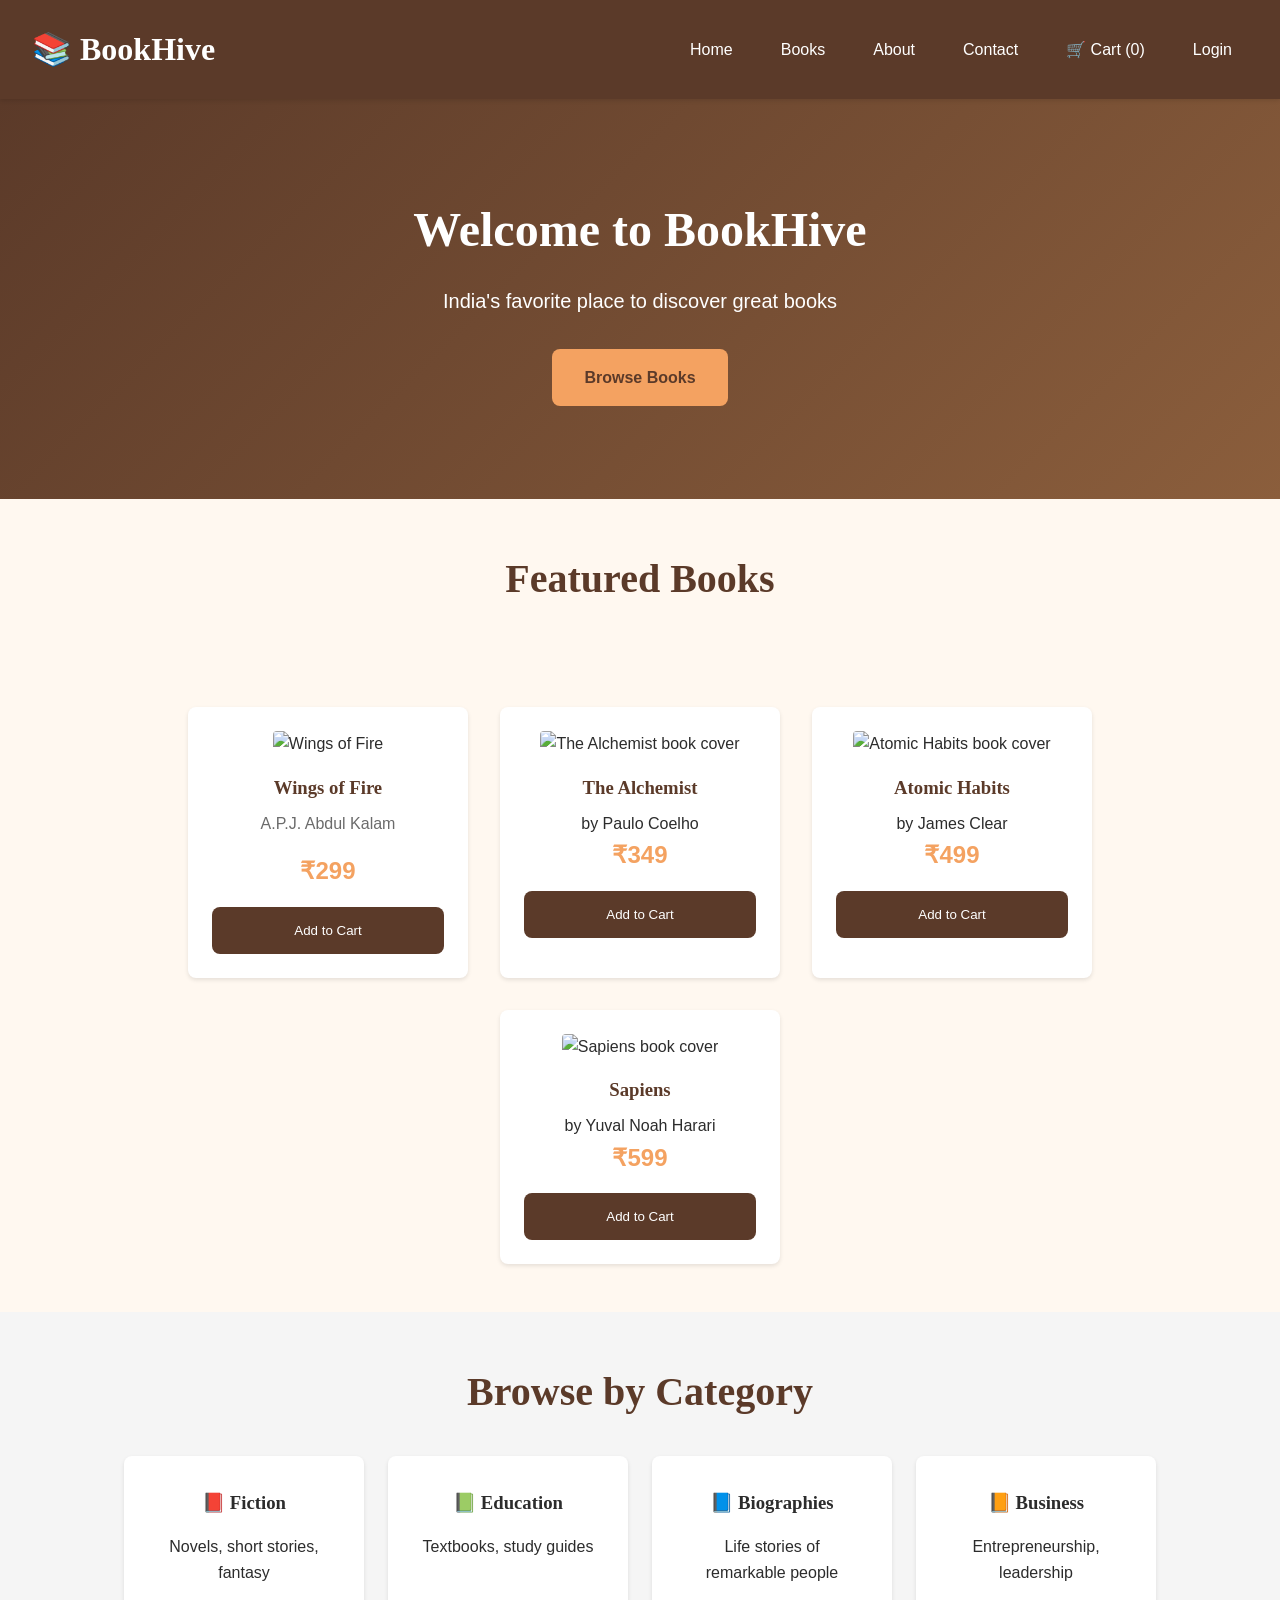
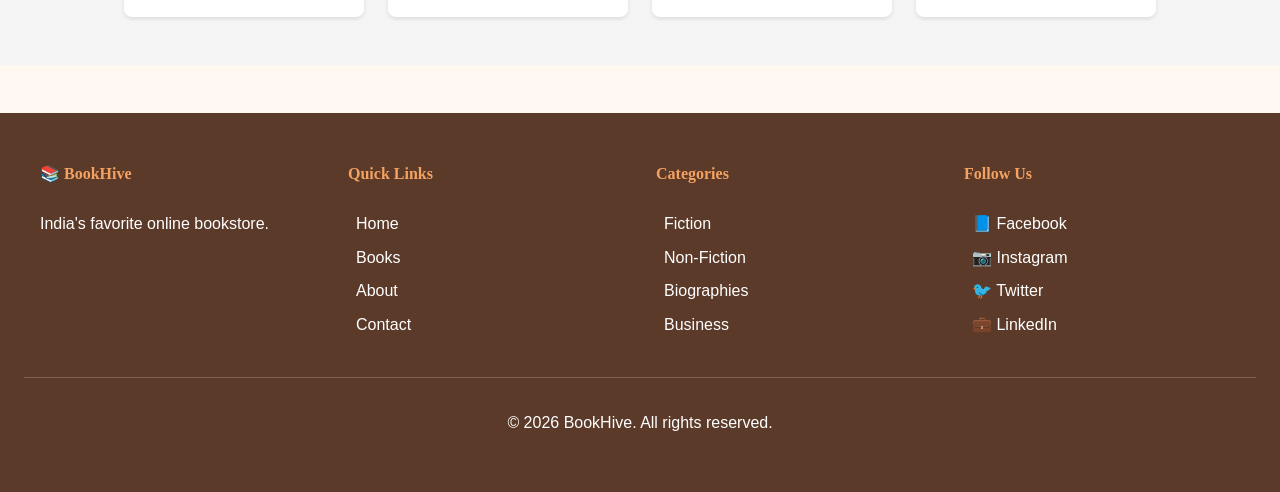
==== index.html @ 2920d227 "first halve before adding js components only html and css structure" ====
<!DOCTYPE html>
<html lang="en">
<head>
    <meta charset="UTF-8">
    <meta name="viewport" content="width=device-width, initial-scale=1.0">
 
    <!-- SEO meta tags -->
    <title>BookHive - India's Favorite Online Bookstore</title>
    <meta name="description" content="Buy books online at BookHive. Indian authors, bestsellers, fiction, education books. Free delivery across India.">
    <meta name="keywords" content="books, online bookstore, indian authors, buy books online">
 
    <!-- Open Graph for social media -->
    <meta property="og:title" content="BookHive - Online Bookstore">
    <meta property="og:description" content="India's favorite place to buy books online">
    <meta property="og:image" content="images/og-banner.jpg">
 
    <!-- Favicon -->
    <link rel="icon" href="images/favicon.ico">
    <link rel="stylesheet" href="css/style.css">
    <link rel="stylesheet" href="css/books.css">
    <link rel="stylesheet" href="css/responsive.css">
</head>
<body>
  
    <!-- HEADER WITH NAVIGATION -->
    <header>
        <h1>📚 BookHive</h1>
 
        <nav>
            <a href="index.html">Home</a>
            <a href="books.html">Books</a>
            <a href="about.html">About</a>
            <a href="contact.html">Contact</a>
            <a href="cart.html">🛒 Cart (0)</a>
            <a href="login.html">Login</a>
        </nav>
    </header>
 
    <!-- MAIN CONTENT -->
    <main>
 
        <!-- HERO SECTION -->
        <section class="hero">
            <h2>Welcome to BookHive</h2>
            <p>India's favorite place to discover great books</p>
            <a href="books.html" class="btn">Browse Books</a>
        </section>
 
        <!-- FEATURED BOOKS SECTION -->
        <section class="featured">
            <h2>Featured Books</h2>
            <div class="book-grid">
                <article class="book-card">
                    <img src="images/books/wings-of-fire.jpg" alt="Wings of Fire">
                    <h3>Wings of Fire</h3>
                    <p class="author">A.P.J. Abdul Kalam</p>
                    <p class="price">₹299</p>
                    <button>Add to Cart</button>
                </article>
                <article class="book-card">
                    <img src="images/books/the-alchemist.jpg" alt="The Alchemist book cover">
                    <h3>The Alchemist</h3>
                    <p>by Paulo Coelho</p>
                    <p class="price">₹349</p>
                    <button>Add to Cart</button>
                </article>
 
                <article class="book-card">
                    <img src="images/books/atomic-habits.jpg" alt="Atomic Habits book cover">
                    <h3>Atomic Habits</h3>
                    <p>by James Clear</p>
                    <p class="price">₹499</p>
                    <button>Add to Cart</button>
                </article>
    
                <article class="book-card">
                    <img src="images/books/sapiens.jpg" alt="Sapiens book cover">
                    <h3>Sapiens</h3>
                    <p>by Yuval Noah Harari</p>
                    <p class="price">₹599</p>
                    <button>Add to Cart</button>
                </article>

            </div>
        </section>

        <!-- CATEGORIES SECTION -->
        <section class="categories">
            <h2>Browse by Category</h2>
            <div class="category-list-container">
                <div class="category">
                    <h3>📕 Fiction</h3>
                    <p>Novels, short stories, fantasy</p>
                </div>
    
                <div class="category">
                    <h3>📗 Education</h3>
                    <p>Textbooks, study guides</p>
                </div>
    
                <div class="category">
                    <h3>📘 Biographies</h3>
                    <p>Life stories of remarkable people</p>
                </div>
    
                <div class="category">
                    <h3>📙 Business</h3>
                    <p>Entrepreneurship, leadership</p>
                </div>
            </div>
        </section>
 
    </main>
 
    <!-- FOOTER -->
    <footer>
    <div class="footer-content">
 
        <div class="footer-column">
            <h4>📚 BookHive</h4>
            <p>India's favorite online bookstore.</p>
        </div>
 
        <div class="footer-column">
            <h4>Quick Links</h4>
            <ul>
                <li><a href="index.html">Home</a></li>
                <li><a href="books.html">Books</a></li>
                <li><a href="about.html">About</a></li>
                <li><a href="contact.html">Contact</a></li>
            </ul>
        </div>
 
        <div class="footer-column">
            <h4>Categories</h4>
            <ul>
                <li><a href="#">Fiction</a></li>
                <li><a href="#">Non-Fiction</a></li>
                <li><a href="#">Biographies</a></li>
                <li><a href="#">Business</a></li>
            </ul>
        </div>
 
        <div class="footer-column">
            <h4>Follow Us</h4>
            <ul>
                <li><a href="#">📘 Facebook</a></li>
                <li><a href="#">📷 Instagram</a></li>
                <li><a href="#">🐦 Twitter</a></li>
                <li><a href="#">💼 LinkedIn</a></li>
            </ul>
        </div>
    </div>
    <div class="footer-bottom">
        <p>&copy; 2026 BookHive. All rights reserved.</p>
    </div>
    </footer>
</body>
</html>
---- css/style.css ----
* {
    margin: 0;
    padding: 0;
    box-sizing: border-box;
}
 
html {
    font-size: 16px;
}
 
body {
    font-family: 'Inter', Arial, sans-serif;
    color: #2C2C2C;
    background-color: #FFF8F0;
    line-height: 1.6;
}
:root {
    /* Colors */
    --primary: #5B3A29;
    --accent: #F4A261;
    --bg: #FFF8F0;
    --text-dark: #2C2C2C;
    --text-muted: #6B6B6B;
    --success: #2E7D32;
    --error: #C62828;
    --white: #FFFFFF;
    --light-gray: #F5F5F5;
 
    /* Spacing */
    --space-xs: 0.5rem;   /* 8px */
    --space-sm: 1rem;     /* 16px */
    --space-md: 1.5rem;   /* 24px */
    --space-lg: 2rem;     /* 32px */
    --space-xl: 3rem;     /* 48px */
 
    /* Other */
    --border-radius: 8px;
    --max-width: 1200px;
    --shadow-sm: 0 2px 4px rgba(0,0,0,0.1);
    --shadow-md: 0 4px 12px rgba(0,0,0,0.15);
}
/*header part*/
header {
    background-color: var(--primary);
    color: var(--white);
    padding: var(--space-md) var(--space-lg);
    box-shadow: var(--shadow-sm);
    position: sticky;
    top: 0;
    z-index: 100;
    display: flex;
    justify-content: space-between;
    align-items: center;
    flex-wrap: wrap;
    gap: var(--space-md);
}
 
header h1 {
    font-family: 'Playfair Display', Georgia, serif;
    font-size: 2rem;
    margin-bottom: 0;
} 

nav {
    display: flex;
    gap: var(--space-sm);
    flex-wrap: wrap;
}
 
nav a {
    color: var(--white);
    text-decoration: none;
    padding: var(--space-xs) var(--space-sm);
    border-radius: 4px;
    transition: all 0.3s;
}
 
nav a:hover {
    background-color: var(--accent);
    color: var(--primary);
}


 
.btn {
    background-color: var(--accent);
    padding: var(--space-sm) var(--space-md);
    border-radius: var(--border-radius);
}
/*hero part*/
.hero {
    background: linear-gradient(135deg, #5B3A29 0%, #8B5E3C 100%);
    color: var(--white);
    text-align: center;
    padding: var(--space-xl) var(--space-md);
    min-height: 400px;
    display: flex;
    flex-direction: column;
    justify-content: center;
    align-items: center;
}
 
.hero h2 {
    font-family: 'Playfair Display', Georgia, serif;
    font-size: 3rem;
    margin-bottom: var(--space-sm);
}
 
.hero p {
    font-size: 1.25rem;
    margin-bottom: var(--space-lg);
    opacity: 0.9;
}
 
.hero .btn {
    background-color: var(--accent);
    color: var(--primary);
    padding: var(--space-sm) var(--space-lg);
    border-radius: var(--border-radius);
    text-decoration: none;
    font-weight: bold;
    transition: transform 0.2s, box-shadow 0.2s;
}
 
.hero .btn:hover {
    transform: translateY(-2px);
    box-shadow: var(--shadow-md);
}
/*featured book*/
.featured {
    padding: var(--space-xl) var(--space-md);
    max-width: var(--max-width);
    margin: 0 auto;
}
 
.featured h2 {
    font-family: 'Playfair Display', Georgia, serif;
    font-size: 2.5rem;
    color: var(--primary);
    text-align: center;
    margin-bottom: var(--space-lg);
}
 
/* MAKE FEATURED INTO A FLEXBOX CONTAINER */
.featured {
    display: flex;
    flex-wrap: wrap;
    justify-content: center;
    gap: var(--space-lg);
}

.book-grid {
    display: flex;
    flex-wrap: wrap;
    justify-content: center;
    gap: var(--space-lg);
    margin-top: var(--space-lg);
}
 
.book-card {
    background: var(--white);
    border-radius: var(--border-radius);
    padding: var(--space-md);
    box-shadow: var(--shadow-sm);
    text-align: center;
    transition: transform 0.3s, box-shadow 0.3s;
    flex: 1 1 250px;
    max-width: 280px;
}
 
.book-card:hover {
    transform: translateY(-5px);
    box-shadow: var(--shadow-md);
}
 
.book-card img {
    width: 100%;
    height: 250px;
    object-fit: cover;
    border-radius: 4px;
    margin-bottom: var(--space-sm);
}
 
.book-card h3 {
    font-family: 'Playfair Display', Georgia, serif;
    color: var(--primary);
    margin-bottom: var(--space-xs);
}
 
.book-card .author {
    color: var(--text-muted);
    margin-bottom: var(--space-sm);
}
 
.book-card .price {
    font-size: 1.5rem;
    font-weight: bold;
    color: var(--accent);
    margin-bottom: var(--space-sm);
}
 
.book-card button {
    background-color: var(--primary);
    color: var(--white);
    border: none;
    padding: var(--space-sm) var(--space-md);
    border-radius: var(--border-radius);
    cursor: pointer;
    width: 100%;
    transition: background-color 0.3s;
}
 
.book-card button:hover {
    background-color: #8B5E3C;
}
/*footer part*/
footer {
    background-color: var(--primary);
    color: var(--white);
    padding: var(--space-xl) var(--space-md);
    margin-top: var(--space-xl);
}
footer p {
    margin-bottom: var(--space-xs);
}
 
footer a {
    color: var(--accent);
    text-decoration: none;
    margin: 0 var(--space-xs);
}
 
footer a:hover {
    text-decoration: underline;
}
 
.footer-content {
    display: flex;
    flex-wrap: wrap;
    gap: var(--space-lg);
    max-width: var(--max-width);
    margin: 0 auto;
}
 
.footer-column {
    flex: 1 1 200px;
}
 
.footer-column h4 {
    font-family: 'Playfair Display', Georgia, serif;
    margin-bottom: var(--space-md);
    color: var(--accent);
}
 
.footer-column ul {
    list-style: none;
}
 
.footer-column li {
    margin-bottom: var(--space-xs);
}
 
.footer-column a {
    color: var(--white);
    text-decoration: none;
    transition: color 0.3s;
}
 
.footer-column a:hover {
    color: var(--accent);
}
 
.footer-bottom {
    text-align: center;
    padding-top: var(--space-lg);
    margin-top: var(--space-lg);
    border-top: 1px solid rgba(255,255,255,0.2);
}
/*category*/
.categories {
    background-color: var(--light-gray);
    padding: var(--space-xl) var(--space-md);
}
 
.categories h2 {
    font-family: 'Playfair Display', Georgia, serif;
    font-size: 2.5rem;
    color: var(--primary);
    text-align: center;
    margin-bottom: var(--space-lg);
    max-width: var(--max-width);
    margin-left: auto;
    margin-right: auto;
}
 
.category-list-container {
    display: flex;
    flex-wrap: wrap;
    justify-content: center;
    gap: var(--space-md);
    max-width: var(--max-width);
    margin: 0 auto;
}
 
.category {
    background: var(--white);
    padding: var(--space-lg);
    border-radius: var(--border-radius);
    text-align: center;
    box-shadow: var(--shadow-sm);
    flex: 1 1 200px;
    max-width: 240px;
    cursor: pointer;
    transition: all 0.3s;
}
 
.category:hover {
    background-color: var(--accent);
    color: var(--primary);
    transform: scale(1.05);
}
 
.category h3 {
    font-family: 'Playfair Display', Georgia, serif;
    margin-bottom: var(--space-sm);
}
/* ===========================
   ANIMATIONS
   =========================== */
 
/* Fade in on page load */
@keyframes fadeIn {
    from {
        opacity: 0;
        transform: translateY(20px);
    }
    to {
        opacity: 1;
        transform: translateY(0);
    }
}
 
.hero h2,
.hero p,
.hero .btn {
    animation: fadeIn 0.8s ease-out forwards;
}
 
.hero p {
    animation-delay: 0.2s;
    opacity: 0;
}
 
.hero .btn {
    animation-delay: 0.4s;
    opacity: 0;
}
 
/* Pulse for sale tags */
@keyframes pulse {
    0%, 100% { transform: scale(1); }
    50% { transform: scale(1.05); }
}
 
.sale-tag {
    background: var(--error);
    color: var(--white);
    padding: 4px 8px;
    border-radius: 4px;
    font-size: 0.8rem;
    display: inline-block;
    animation: pulse 2s infinite;
}
 
/* Loading spinner */
@keyframes spin {
    from { transform: rotate(0deg); }
    to { transform: rotate(360deg); }
}
 
.spinner {
    width: 40px;
    height: 40px;
    border: 4px solid #f3f3f3;
    border-top-color: var(--primary);
    border-radius: 50%;
    animation: spin 1s linear infinite;
    margin: var(--space-lg) auto;
}
---- css/responsive.css ----
/* ===========================
   RESPONSIVE DESIGN
   =========================== */
 
/* ===========================
   TABLET (768px and below)
   =========================== */
@media (max-width: 768px) {
 
    /* Header - stack on mobile */
    header {
        flex-direction: column;
        text-align: center;
        gap: var(--space-sm);
    }
 
    header h1 {
        font-size: 1.5rem;
    }
 
    nav {
        justify-content: center;
        gap: var(--space-xs);
    }
 
    nav a {
        font-size: 0.9rem;
        padding: 4px 8px;
    }
 
    /* Hero - smaller text */
    .hero h2 {
        font-size: 2rem;
    }
 
    .hero p {
        font-size: 1rem;
    }
 
    .hero {
        padding: var(--space-lg) var(--space-md);
        min-height: 300px;
    }
 
    /* Featured books - tighter grid */
    .featured h2 {
        font-size: 2rem;
    }
 
    /* Filters - stack on mobile */
    .filter-controls {
        flex-direction: column;
    }
 
    /* Cart table - hide some columns on mobile */
    .cart-table thead {
        display: none;
    }
 
    .cart-table tbody tr {
        display: block;
        margin-bottom: var(--space-md);
        background: var(--white);
        padding: var(--space-md);
        border-radius: var(--border-radius);
    }
 
    .cart-table td {
        display: block;
        text-align: left;
        padding: var(--space-xs) 0;
    }
}
 
/* ===========================
   MOBILE (480px and below)
   =========================== */
@media (max-width: 480px) {
 
    /* Even tighter on phones */
    header h1 {
        font-size: 1.25rem;
    }
 
    .hero h2 {
        font-size: 1.5rem;
    }
 
    .book-card img {
        height: 180px;
    }
 
    .footer-content {
        flex-direction: column;
        text-align: center;
    }
}
 
/* ===========================
   LARGE DESKTOPS (1400px+)
   =========================== */
@media (min-width: 1400px) {
 
    .hero h2 {
        font-size: 4rem;
    }
 
    .featured h2,
    .categories h2 {
        font-size: 3rem;
    }
}
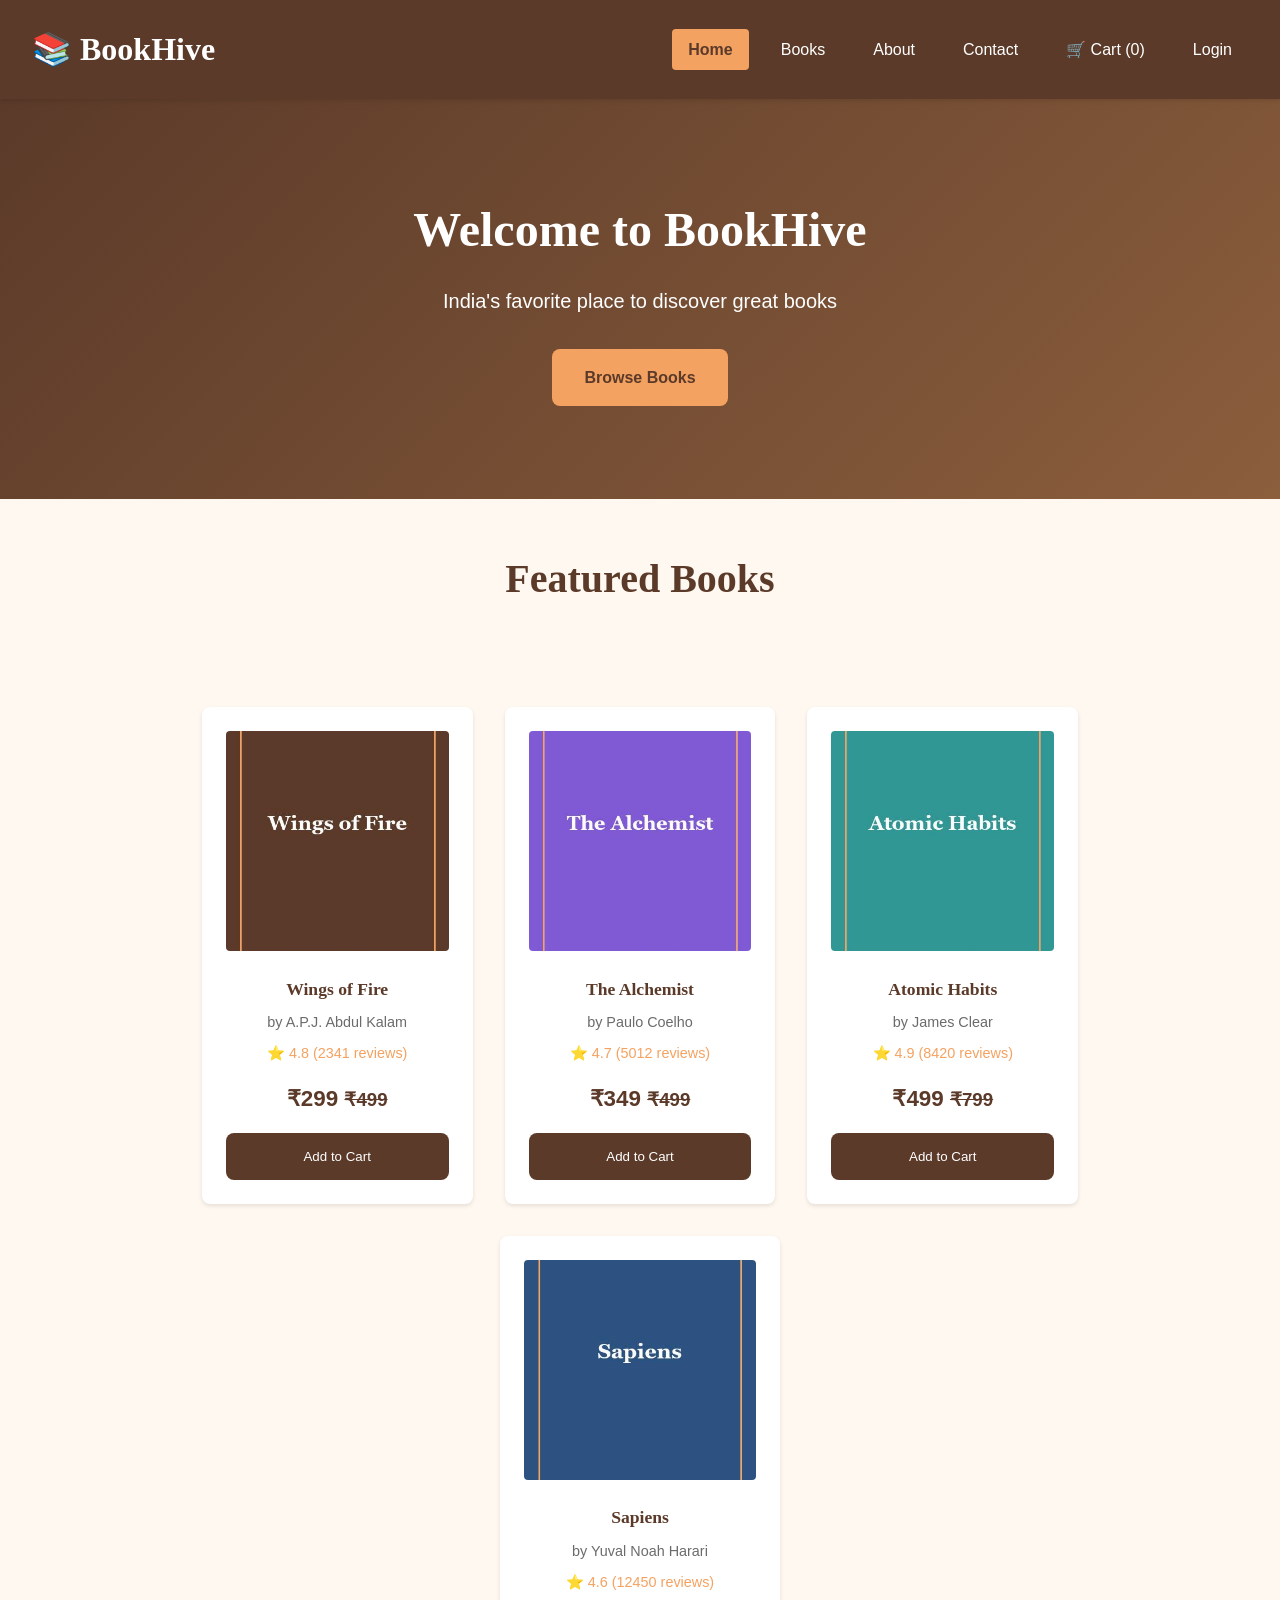
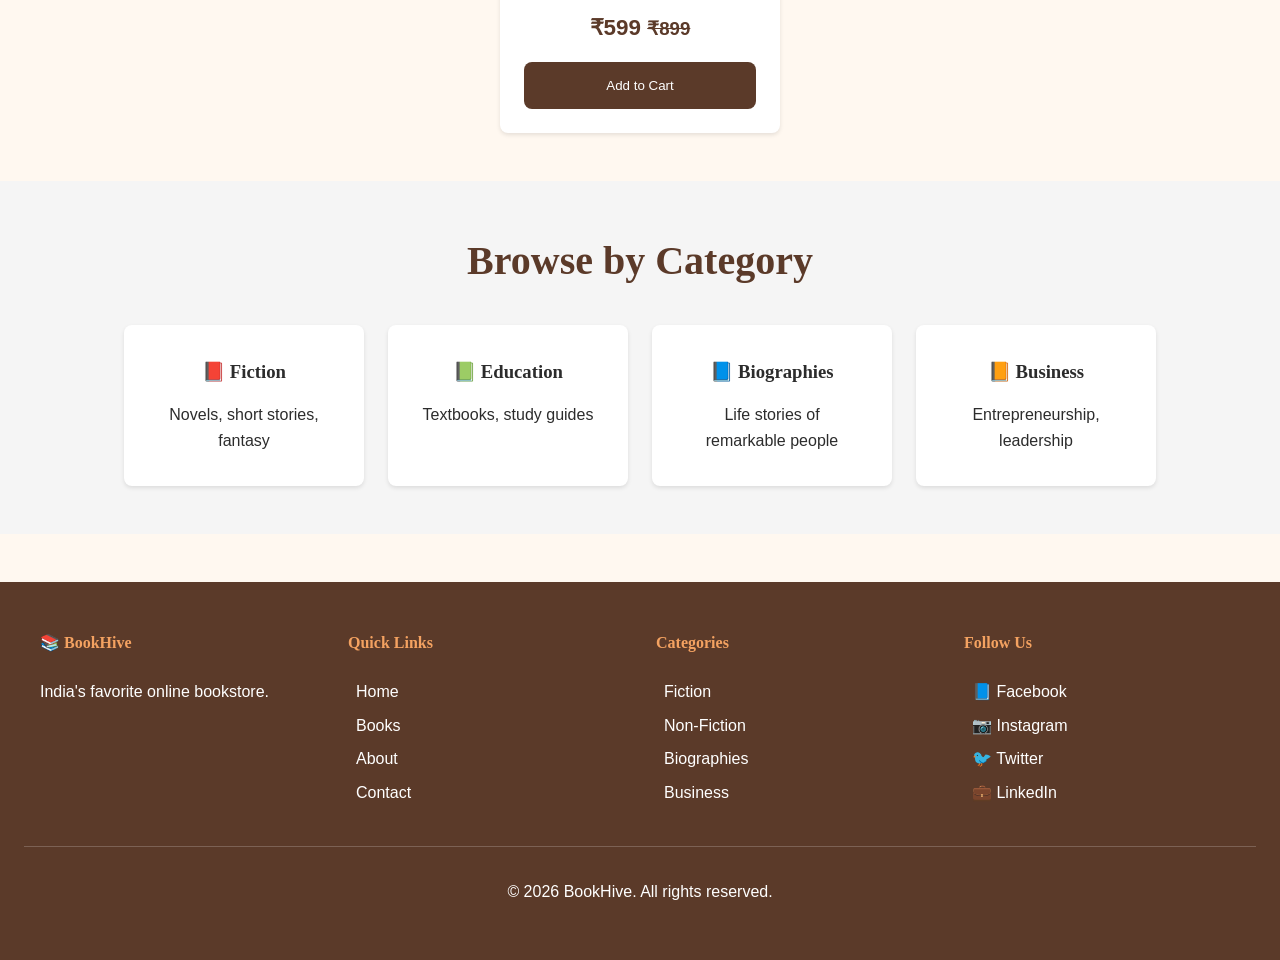
==== commit 4e241a97: "did some stuff" ====
--- a/index.html
+++ b/index.html
@@ -31,7 +31,7 @@
             <a href="books.html">Books</a>
             <a href="about.html">About</a>
             <a href="contact.html">Contact</a>
-            <a href="cart.html">🛒 Cart (0)</a>
+            <a href="cart.html" id="cart-link">🛒 Cart (<span id="cart-count">0</span>)</a>
             <a href="login.html">Login</a>
         </nav>
     </header>
@@ -155,5 +155,8 @@
         <p>&copy; 2026 BookHive. All rights reserved.</p>
     </div>
     </footer>
+    <script src="js/books.js"></script>
+    <script src="js/cart.js"></script>
+    <script src="js/main.js"></script>
 </body>
 </html>
--- a/css/style.css
+++ b/css/style.css
@@ -387,3 +387,484 @@
     animation: spin 1s linear infinite;
     margin: var(--space-lg) auto;
 }
+
+/* ===========================
+   BREADCRUMBS
+   =========================== */
+.breadcrumb {
+    max-width: var(--max-width);
+    margin: var(--space-md) auto;
+    padding: 0 var(--space-md);
+}
+.breadcrumb ol {
+    display: flex;
+    list-style: none;
+    gap: var(--space-xs);
+    font-size: 0.9rem;
+    color: var(--text-muted);
+}
+.breadcrumb li a {
+    color: var(--primary);
+    text-decoration: none;
+}
+.breadcrumb li a:hover {
+    text-decoration: underline;
+}
+.breadcrumb li:not(:last-child)::after {
+    content: "/";
+    margin-left: var(--space-xs);
+    color: #ccc;
+}
+
+/* ===========================
+   FORM PAGES (Login, Signup, Contact)
+   =========================== */
+.form-section, .contact-section {
+    max-width: 500px;
+    margin: var(--space-xl) auto;
+    background: var(--white);
+    padding: var(--space-xl);
+    border-radius: var(--border-radius);
+    box-shadow: var(--shadow-md);
+}
+.contact-section {
+    max-width: 600px;
+}
+.form-section h2, .contact-section h2 {
+    font-family: 'Playfair Display', Georgia, serif;
+    color: var(--primary);
+    font-size: 2rem;
+    margin-bottom: var(--space-xs);
+    text-align: center;
+}
+.form-section p, .contact-section p {
+    color: var(--text-muted);
+    text-align: center;
+    margin-bottom: var(--space-lg);
+}
+.form-group {
+    margin-bottom: var(--space-md);
+    display: flex;
+    flex-direction: column;
+    gap: var(--space-xs);
+}
+.form-group label {
+    font-weight: 600;
+    color: var(--text-dark);
+    font-size: 0.95rem;
+}
+.form-group input[type="text"],
+.form-group input[type="email"],
+.form-group input[type="tel"],
+.form-group input[type="password"],
+.form-group input[type="date"],
+.form-group select,
+.form-group textarea {
+    padding: 10px 14px;
+    border: 2px solid #e2e8f0;
+    border-radius: var(--border-radius);
+    font-family: inherit;
+    font-size: 1rem;
+    color: var(--text-dark);
+    background: #fff;
+    transition: border-color 0.3s, box-shadow 0.3s;
+}
+.form-group input:focus,
+.form-group select:focus,
+.form-group textarea:focus {
+    outline: none;
+    border-color: var(--accent);
+    box-shadow: 0 0 0 3px rgba(244, 162, 97, 0.2);
+}
+.checkbox-group {
+    flex-direction: row;
+    align-items: center;
+    gap: var(--space-xs);
+}
+.checkbox-group input {
+    width: 18px;
+    height: 18px;
+    cursor: pointer;
+}
+.checkbox-group label {
+    font-weight: normal;
+    cursor: pointer;
+}
+.checkbox-grid {
+    display: grid;
+    grid-template-columns: repeat(auto-fit, minmax(120px, 1fr));
+    gap: var(--space-xs);
+    margin-top: var(--space-xs);
+}
+.checkbox-grid label {
+    font-weight: normal;
+    display: flex;
+    align-items: center;
+    gap: var(--space-xs);
+    cursor: pointer;
+}
+.password-wrapper {
+    position: relative;
+    display: flex;
+}
+.password-wrapper input {
+    flex: 1;
+    padding-right: 45px;
+}
+.password-wrapper .toggle-btn {
+    position: absolute;
+    right: 5px;
+    top: 50%;
+    transform: translateY(-50%);
+    background: none;
+    border: none;
+    cursor: pointer;
+    font-size: 1.2rem;
+    padding: 5px;
+    display: flex;
+    align-items: center;
+    justify-content: center;
+    color: var(--text-muted);
+}
+.btn-primary, .btn-secondary {
+    display: block;
+    width: 100%;
+    padding: 12px;
+    border-radius: var(--border-radius);
+    font-size: 1rem;
+    font-weight: 600;
+    cursor: pointer;
+    text-align: center;
+    text-decoration: none;
+    transition: all 0.3s;
+    border: none;
+}
+.btn-primary {
+    background: var(--primary);
+    color: var(--white);
+}
+.btn-primary:hover {
+    background: #8B5E3C;
+}
+.btn-secondary {
+    background: transparent;
+    color: var(--primary);
+    border: 2px solid var(--primary);
+    margin-top: var(--space-sm);
+}
+.btn-secondary:hover {
+    background: var(--primary);
+    color: var(--white);
+}
+.form-link {
+    text-align: center;
+    font-size: 0.9rem;
+    margin-top: var(--space-sm);
+}
+.form-link a {
+    color: var(--primary);
+    font-weight: 600;
+    text-decoration: none;
+}
+.form-link a:hover {
+    text-decoration: underline;
+}
+
+/* ===========================
+   CART PAGE
+   =========================== */
+.cart-section {
+    max-width: var(--max-width);
+    margin: var(--space-xl) auto;
+    padding: 0 var(--space-md);
+}
+.cart-section h2 {
+    font-family: 'Playfair Display', Georgia, serif;
+    color: var(--primary);
+    font-size: 2.5rem;
+    margin-bottom: var(--space-lg);
+}
+.cart-table {
+    width: 100%;
+    border-collapse: collapse;
+    margin-bottom: var(--space-xl);
+    background: var(--white);
+    border-radius: var(--border-radius);
+    overflow: hidden;
+    box-shadow: var(--shadow-sm);
+}
+.cart-table th, .cart-table td {
+    padding: var(--space-md);
+    text-align: left;
+    border-bottom: 1px solid #edf2f7;
+}
+.cart-table th {
+    background: var(--primary);
+    color: var(--white);
+    font-weight: 600;
+}
+.cart-table tbody tr:hover {
+    background: #fffcf8;
+}
+.cart-table img {
+    border-radius: 4px;
+    box-shadow: var(--shadow-sm);
+}
+.qty-input {
+    width: 60px;
+    padding: 6px;
+    border: 1px solid #cbd5e0;
+    border-radius: 4px;
+    text-align: center;
+}
+.remove-btn {
+    background: none;
+    border: none;
+    cursor: pointer;
+    font-size: 1.2rem;
+    transition: transform 0.2s;
+}
+.remove-btn:hover {
+    transform: scale(1.2);
+}
+.order-summary {
+    max-width: 400px;
+    margin-left: auto;
+    background: var(--white);
+    padding: var(--space-lg);
+    border-radius: var(--border-radius);
+    box-shadow: var(--shadow-md);
+}
+.order-summary h3 {
+    font-family: 'Playfair Display', Georgia, serif;
+    color: var(--primary);
+    margin-bottom: var(--space-md);
+    border-bottom: 2px solid var(--accent);
+    padding-bottom: var(--space-xs);
+}
+.order-summary dl {
+    display: grid;
+    grid-template-columns: 1fr auto;
+    gap: var(--space-sm) 0;
+    margin-bottom: var(--space-lg);
+}
+.order-summary dt {
+    color: var(--text-muted);
+}
+.order-summary dd {
+    text-align: right;
+    font-weight: 600;
+}
+.order-summary dt:col-span-1,
+.order-summary dd:col-span-1 {
+    font-size: 1.2rem;
+    color: var(--primary);
+    border-top: 1px solid #edf2f7;
+    padding-top: var(--space-sm);
+    margin-top: var(--space-sm);
+}
+.order-summary dt.grand-total,
+.order-summary dd.grand-total {
+    font-size: 1.25rem;
+    color: var(--primary);
+    border-top: 2px solid #e2e8f0;
+    padding-top: var(--space-sm);
+    margin-top: var(--space-sm);
+    font-weight: bold;
+}
+
+/* ===========================
+   BOOK DETAILS PAGE
+   =========================== */
+.book-detail {
+    display: grid;
+    grid-template-columns: 1fr 1.5fr;
+    gap: var(--space-xl);
+    max-width: var(--max-width);
+    margin: var(--space-xl) auto;
+    padding: 0 var(--space-md);
+}
+.book-image {
+    background: var(--white);
+    padding: var(--space-md);
+    border-radius: var(--border-radius);
+    box-shadow: var(--shadow-md);
+    display: flex;
+    align-items: center;
+    justify-content: center;
+    max-height: 480px;
+}
+.book-image img {
+    max-width: 100%;
+    height: auto;
+    border-radius: 6px;
+    max-height: 440px;
+    object-fit: contain;
+}
+.book-info h2 {
+    font-family: 'Playfair Display', Georgia, serif;
+    font-size: 2.5rem;
+    color: var(--primary);
+    line-height: 1.2;
+    margin-bottom: var(--space-xs);
+}
+.book-info .author {
+    font-size: 1.15rem;
+    color: var(--text-muted);
+    margin-bottom: var(--space-md);
+}
+.book-info .rating {
+    color: var(--accent);
+    font-size: 1.05rem;
+    margin-bottom: var(--space-md);
+}
+.book-info .price {
+    font-size: 1.8rem;
+    font-weight: bold;
+    color: var(--primary);
+    margin-bottom: var(--space-lg);
+}
+.book-info .price small {
+    font-size: 1rem;
+    color: var(--text-muted);
+    font-weight: normal;
+}
+.book-info .price s {
+    color: var(--error);
+    margin: 0 var(--space-xs);
+}
+.book-info .description {
+    font-size: 1.05rem;
+    margin-bottom: var(--space-lg);
+}
+.book-details {
+    display: grid;
+    grid-template-columns: 120px 1fr;
+    gap: var(--space-xs) 0;
+    margin-bottom: var(--space-lg);
+    background: var(--white);
+    padding: var(--space-md);
+    border-radius: var(--border-radius);
+    box-shadow: var(--shadow-sm);
+}
+.book-details dt {
+    font-weight: 600;
+    color: var(--text-muted);
+}
+.book-details dd {
+    color: var(--text-dark);
+}
+.purchase-actions {
+    display: flex;
+    align-items: center;
+    gap: var(--space-md);
+    margin-top: var(--space-lg);
+}
+.purchase-actions label {
+    font-weight: 600;
+}
+.purchase-actions input {
+    width: 60px;
+    padding: 8px;
+    border: 1px solid #cbd5e0;
+    border-radius: 4px;
+    text-align: center;
+}
+.purchase-actions .btn-primary,
+.purchase-actions .btn-secondary {
+    margin-top: 0;
+    width: auto;
+    padding: 10px 24px;
+}
+.reviews {
+    max-width: var(--max-width);
+    margin: var(--space-xl) auto;
+    padding: 0 var(--space-md);
+}
+.reviews h3 {
+    font-family: 'Playfair Display', Georgia, serif;
+    color: var(--primary);
+    font-size: 2rem;
+    margin-bottom: var(--space-lg);
+}
+.review {
+    background: var(--white);
+    padding: var(--space-md) var(--space-lg);
+    border-radius: var(--border-radius);
+    box-shadow: var(--shadow-sm);
+    margin-bottom: var(--space-md);
+}
+.review h4 {
+    font-family: 'Playfair Display', Georgia, serif;
+    color: var(--primary);
+    font-size: 1.2rem;
+    margin-bottom: var(--space-xs);
+}
+.review .reviewer {
+    font-size: 0.85rem;
+    color: var(--text-muted);
+    margin-bottom: var(--space-sm);
+}
+
+/* ===========================
+   ABOUT & CONTACT PAGE UTILS
+   =========================== */
+.about-section {
+    max-width: var(--max-width);
+    margin: var(--space-xl) auto;
+    padding: 0 var(--space-md);
+}
+.about-content {
+    display: grid;
+    grid-template-columns: 1.2fr 1fr;
+    gap: var(--space-xl);
+    align-items: center;
+}
+.about-text h2 {
+    font-family: 'Playfair Display', Georgia, serif;
+    color: var(--primary);
+    font-size: 2.5rem;
+    margin-bottom: var(--space-md);
+}
+.about-text p {
+    margin-bottom: var(--space-md);
+    font-size: 1.1rem;
+}
+.about-image img {
+    width: 100%;
+    border-radius: var(--border-radius);
+    box-shadow: var(--shadow-md);
+}
+.contact-info {
+    margin-top: var(--space-xl);
+    background: var(--white);
+    padding: var(--space-lg);
+    border-radius: var(--border-radius);
+    box-shadow: var(--shadow-sm);
+}
+.contact-info h3 {
+    font-family: 'Playfair Display', Georgia, serif;
+    color: var(--primary);
+    margin-bottom: var(--space-sm);
+}
+.contact-info p {
+    margin-bottom: var(--space-xs);
+    font-size: 1.05rem;
+}
+.contact-info a {
+    color: var(--primary);
+    font-weight: 600;
+    text-decoration: none;
+}
+.contact-info a:hover {
+    text-decoration: underline;
+}
+
+@media (max-width: 768px) {
+    .book-detail {
+        grid-template-columns: 1fr;
+    }
+    .about-content {
+        grid-template-columns: 1fr;
+    }
+}
--- a/css/books.css
+++ b/css/books.css
@@ -0,0 +1,139 @@
+CSS
+.page-header {
+    background: linear-gradient(135deg, #5B3A29 0%, #8B5E3C 100%);
+    color: var(--white);
+    text-align: center;
+    padding: var(--space-xl) var(--space-md);
+}
+ 
+.page-header h2 {
+    font-family: 'Playfair Display', Georgia, serif;
+    font-size: 2.5rem;
+    margin-bottom: var(--space-sm);
+}
+ 
+/*search nd filter*/
+.filters {
+    background: var(--white);
+    padding: var(--space-md);
+    box-shadow: var(--shadow-sm);
+    margin-bottom: var(--space-lg);
+}
+ 
+.search-box {
+    display: flex;
+    gap: var(--space-sm);
+    max-width: 600px;
+    margin: 0 auto var(--space-md);
+}
+ 
+.search-box input {
+    flex: 1;
+    padding: var(--space-sm);
+    border: 2px solid #ddd;
+    border-radius: var(--border-radius);
+    font-size: 1rem;
+}
+ 
+.search-box input:focus {
+    outline: none;
+    border-color: var(--primary);
+}
+ 
+.search-box button {
+    background: var(--primary);
+    color: var(--white);
+    border: none;
+    padding: var(--space-sm) var(--space-lg);
+    border-radius: var(--border-radius);
+    cursor: pointer;
+}
+ 
+.filter-controls {
+    display: flex;
+    gap: var(--space-md);
+    justify-content: center;
+    flex-wrap: wrap;
+}
+ 
+.filter-controls select {
+    padding: var(--space-sm);
+    border: 1px solid #ddd;
+    border-radius: var(--border-radius);
+}
+ 
+/* ===========================
+   THE GRID - The Star of This Phase
+   =========================== */
+.books-grid {
+    display: grid;
+    grid-template-columns: repeat(auto-fit, minmax(220px, 1fr));
+    gap: var(--space-lg);
+    padding: var(--space-md);
+    max-width: var(--max-width);
+    margin: 0 auto;
+}
+ 
+.book-card {
+    background: var(--white);
+    border-radius: var(--border-radius);
+    padding: var(--space-md);
+    box-shadow: var(--shadow-sm);
+    text-align: center;
+    transition: all 0.3s;
+}
+ 
+.book-card:hover {
+    transform: translateY(-5px);
+    box-shadow: var(--shadow-md);
+}
+ 
+.book-card img {
+    width: 100%;
+    height: 220px;
+    object-fit: cover;
+    border-radius: 4px;
+    margin-bottom: var(--space-sm);
+}
+ 
+.book-card h3 {
+    font-family: 'Playfair Display', Georgia, serif;
+    color: var(--primary);
+    font-size: 1.1rem;
+    margin-bottom: var(--space-xs);
+}
+ 
+.book-card .author {
+    color: var(--text-muted);
+    font-size: 0.9rem;
+    margin-bottom: var(--space-xs);
+}
+ 
+.book-card .rating {
+    color: var(--accent);
+    font-size: 0.9rem;
+    margin-bottom: var(--space-sm);
+}
+ 
+.book-card .price {
+    font-size: 1.4rem;
+    font-weight: bold;
+    color: var(--primary);
+    margin-bottom: var(--space-sm);
+}
+ 
+.book-card button {
+    width: 100%;
+    background: var(--primary);
+    color: var(--white);
+    border: none;
+    padding: var(--space-sm);
+    border-radius: var(--border-radius);
+    cursor: pointer;
+    transition: background 0.3s;
+}
+ 
+.book-card button:hover {
+    background: var(--accent);
+    color: var(--primary);
+}
